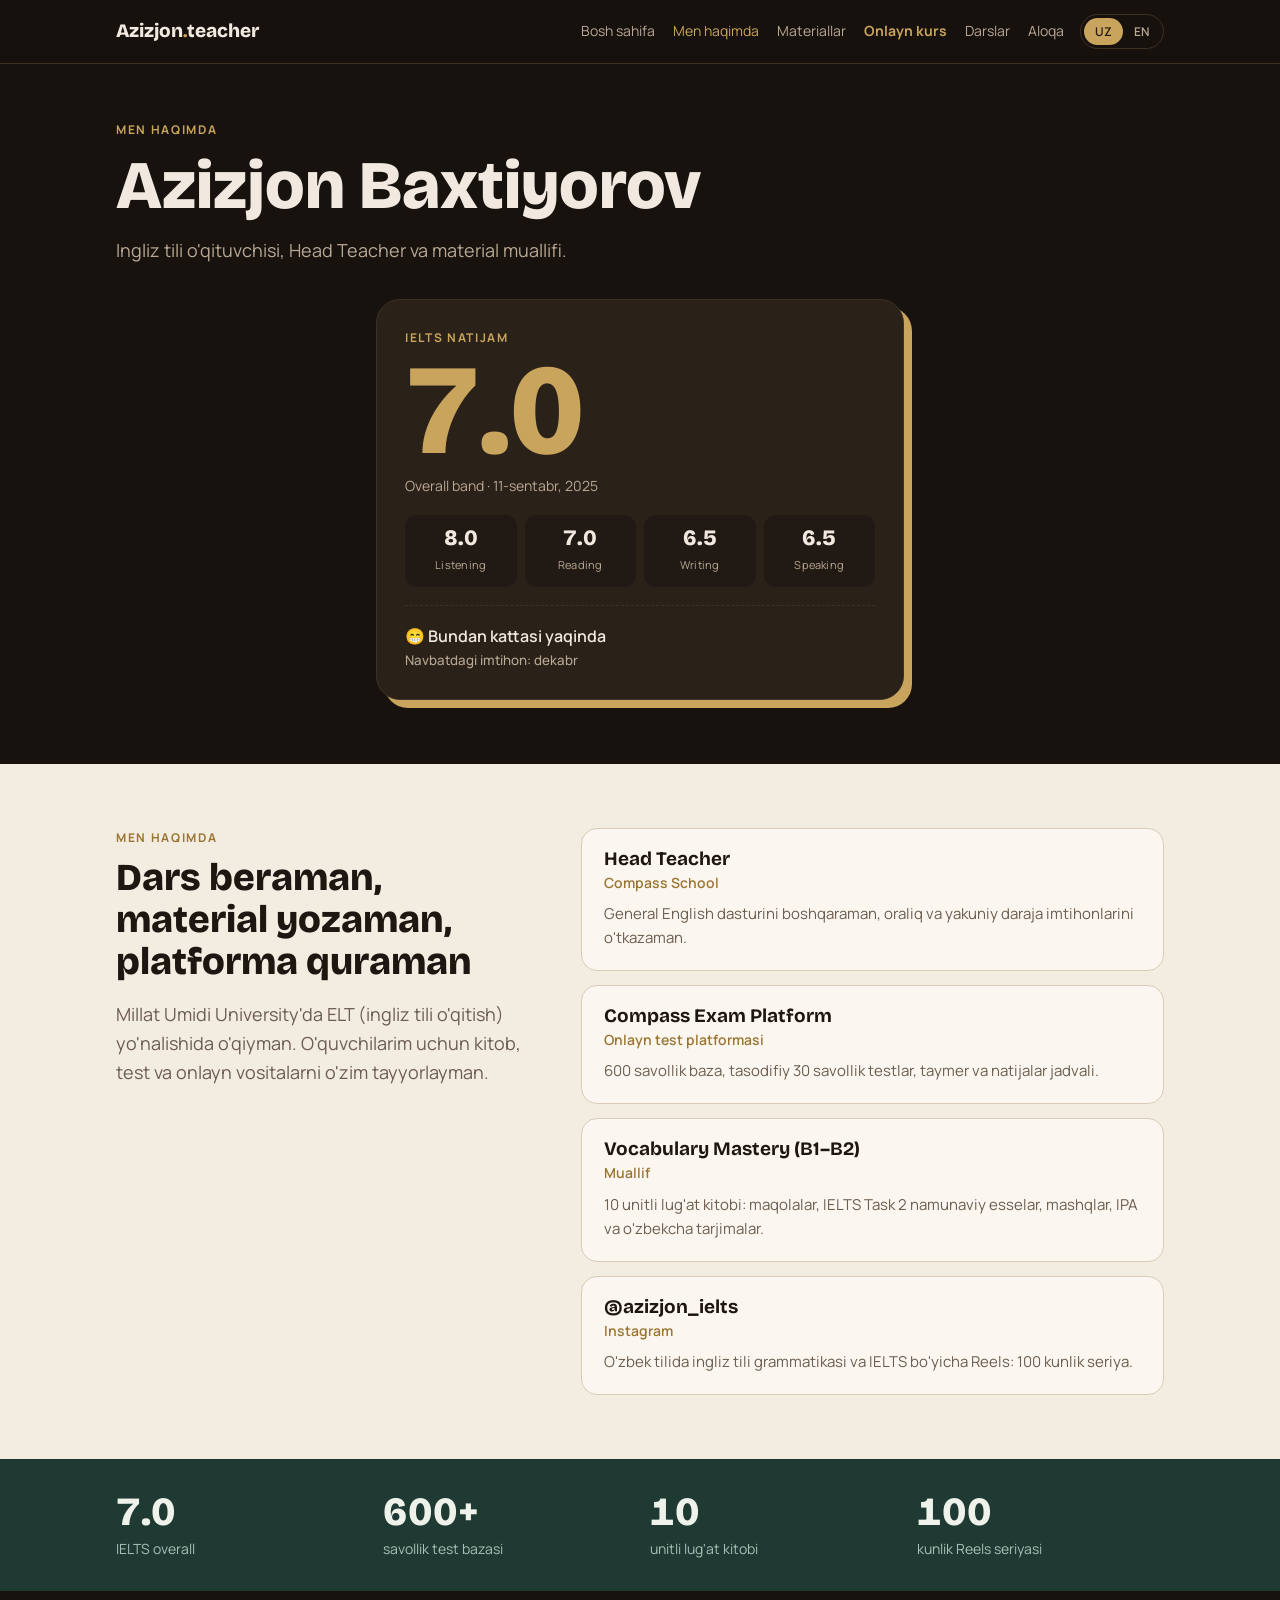
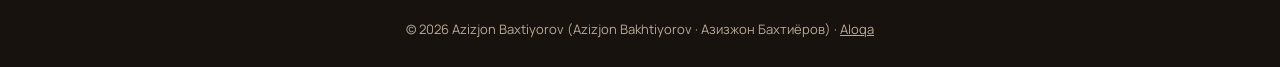
==== about.html @ a027a5f5 "Azizjon Baxtiyorov teacher site Co-Authored-By: Claude Opus 5.5 <noreply@anthropic.com>" ====
<!doctype html>
<html lang="uz">
<head>
<meta charset="utf-8">
<meta name="viewport" content="width=device-width, initial-scale=1, viewport-fit=cover">
<meta name="robots" content="index, follow">
<link rel="canonical" href="https://azizjon2220.github.io/about.html">
<meta property="og:title" content="Azizjon Baxtiyorov — English & IELTS teacher">
<meta property="og:description" content="IELTS 7.0. Head Teacher at Compass School. Free English materials: grammar slides, reading packs, IELTS Writing and Speaking lessons.">
<meta property="og:url" content="https://azizjon2220.github.io/">
<meta property="og:type" content="website">
<script type="application/ld+json">{"@context":"https://schema.org","@type":"Person","name":"Azizjon Baxtiyorov","jobTitle":"English & IELTS Teacher","worksFor":{"@type":"Organization","name":"Compass School"},"alumniOf":{"@type":"CollegeOrUniversity","name":"Millat Umidi University"},"url":"https://azizjon2220.github.io/","sameAs":["https://instagram.com/azizjon_ielts","https://t.me/fluent_english_byAzizjon","https://github.com/Azizjon2220"]}</script>
<title>Men haqimda — Azizjon Baxtiyorov</title>
<meta name="description" content="Azizjon Baxtiyorov: IELTS 7.0, Compass School Head Teacher, Millat Umidi University, Vocabulary Mastery kitobi muallifi.">
<link rel="preconnect" href="https://fonts.googleapis.com">
<link rel="stylesheet" href="https://fonts.googleapis.com/css2?family=Bricolage+Grotesque:opsz,wght@12..96,500;12..96,700;12..96,800&family=Manrope:wght@400;500;600;700&display=swap">
<link rel="stylesheet" href="style.css">

</head>
<body>


<nav class="nav"><div class="wrap">
  <a class="logo" href="index.html">Azizjon<b>.</b>teacher</a>
  <div class="links">
    <a href="index.html" data-uz="Bosh sahifa" data-en="Home">Bosh sahifa</a>
    <a href="about.html" data-uz="Men haqimda" data-en="About" aria-current="page">Men haqimda</a>
    <a href="materials.html" data-uz="Materiallar" data-en="Materials">Materiallar</a>
    <a href="course.html" class="navcourse" data-uz="Onlayn kurs" data-en="Online course">Onlayn kurs</a>
    <a href="lessons.html" data-uz="Darslar" data-en="Lessons">Darslar</a>
    <a href="contact.html" data-uz="Aloqa" data-en="Contact">Aloqa</a>
  </div>
  <div class="lang" role="group" aria-label="Language">
    <button id="lang-uz" aria-pressed="true">UZ</button>
    <button id="lang-en" aria-pressed="false">EN</button>
  </div>
</div></nav>

<header class="pagehead"><div class="wrap">
  <div class="eyebrow" data-uz="Men haqimda" data-en="About me">Men haqimda</div>
  <h1 data-uz="Azizjon Baxtiyorov" data-en="Azizjon Baxtiyorov">Azizjon Baxtiyorov</h1>
  <p data-uz="Ingliz tili o'qituvchisi, Head Teacher va material muallifi." data-en="English teacher, Head Teacher and materials author.">Ingliz tili o'qituvchisi, Head Teacher va material muallifi.</p>
</div></header>
<section style="padding-top:8px"><div class="wrap" style="max-width:560px">
  <aside class="score" aria-label="IELTS">
    
    <div class="eyebrow" data-uz="IELTS natijam" data-en="My IELTS score">IELTS natijam</div>
    <div class="band">7.0</div>
    <div class="label">Overall band · <span data-uz="11-sentabr, 2025" data-en="11 September 2025">11-sentabr, 2025</span></div>
    <div class="subs">
      <div><b>8.0</b><span>Listening</span></div>
      <div><b>7.0</b><span>Reading</span></div>
      <div><b>6.5</b><span>Writing</span></div>
      <div><b>6.5</b><span>Speaking</span></div>
    </div>
    <div class="soon">😁 <span data-uz="Bundan kattasi yaqinda" data-en="A bigger score is coming soon">Bundan kattasi yaqinda</span>
      <small data-uz="Navbatdagi imtihon: dekabr" data-en="Next test: December">Navbatdagi imtihon: dekabr</small></div>
  </aside>
</div></section>
<section id="about" class="t-ivory"><div class="wrap grid2">
  <div>
    <div class="eyebrow" data-uz="Men haqimda" data-en="About me">Men haqimda</div>
    <h2 style="margin-top:10px" data-uz="Dars beraman, material yozaman, platforma quraman" data-en="I teach, write materials and build tools">Dars beraman, material yozaman, platforma quraman</h2>
    <p class="lead" data-uz="Millat Umidi University'da ELT (ingliz tili o'qitish) yo'nalishida o'qiyman. O'quvchilarim uchun kitob, test va onlayn vositalarni o'zim tayyorlayman." data-en="I study English Language Teaching (ELT) at Millat Umidi University and build my own books, tests and online tools for my students.">Millat Umidi University'da ELT (ingliz tili o'qitish) yo'nalishida o'qiyman. O'quvchilarim uchun kitob, test va onlayn vositalarni o'zim tayyorlayman.</p>
  </div>
  <div class="tl">
    <div class="job reveal"><h3>Head Teacher</h3><div class="org">Compass School</div>
      <p data-uz="General English dasturini boshqaraman, oraliq va yakuniy daraja imtihonlarini o'tkazaman." data-en="I lead the General English programme and run midterm and final level exams.">General English dasturini boshqaraman, oraliq va yakuniy daraja imtihonlarini o'tkazaman.</p></div>
    <div class="job reveal"><h3>Compass Exam Platform</h3><div class="org" data-uz="Onlayn test platformasi" data-en="Online exam platform">Onlayn test platformasi</div>
      <p data-uz="600 savollik baza, tasodifiy 30 savollik testlar, taymer va natijalar jadvali." data-en="600-question bank, random 30-question tests, a timer and exportable results.">600 savollik baza, tasodifiy 30 savollik testlar, taymer va natijalar jadvali.</p></div>
    <div class="job reveal"><h3>Vocabulary Mastery (B1–B2)</h3><div class="org" data-uz="Muallif" data-en="Author">Muallif</div>
      <p data-uz="10 unitli lug'at kitobi: maqolalar, IELTS Task 2 namunaviy esselar, mashqlar, IPA va o'zbekcha tarjimalar." data-en="10-unit vocabulary book with articles, IELTS Task 2 model essays, exercises, IPA and Uzbek translations.">10 unitli lug'at kitobi: maqolalar, IELTS Task 2 namunaviy esselar, mashqlar, IPA va o'zbekcha tarjimalar.</p></div>
    <div class="job reveal"><h3>@azizjon_ielts</h3><div class="org">Instagram</div>
      <p data-uz="O'zbek tilida ingliz tili grammatikasi va IELTS bo'yicha Reels: 100 kunlik seriya." data-en="Uzbek-language English grammar and IELTS Reels, including a 100-day series.">O'zbek tilida ingliz tili grammatikasi va IELTS bo'yicha Reels: 100 kunlik seriya.</p></div>
  </div>
</div></section>

<div class="stats t-forest"><div class="wrap">
  <div class="stat"><b>7.0</b><span data-uz="IELTS overall" data-en="IELTS overall">IELTS overall</span></div>
  <div class="stat"><b>600+</b><span data-uz="savollik test bazasi" data-en="question exam bank">savollik test bazasi</span></div>
  <div class="stat"><b>10</b><span data-uz="unitli lug'at kitobi" data-en="unit vocabulary book">unitli lug'at kitobi</span></div>
  <div class="stat"><b>100</b><span data-uz="kunlik Reels seriyasi" data-en="day Reels series">kunlik Reels seriyasi</span></div>
</div></div>

<footer>© 2026 Azizjon Baxtiyorov (Azizjon Bakhtiyorov · Азизжон Бахтиёров) · <a href="contact.html">Aloqa</a></footer>
<script src="site.js"></script>
</body>
</html>
---- style.css ----
/* Layout: one warm-dark column of bands — hero with score card, stats ticker, story, lessons, FAQ, contact. */
:root{
  --bg:#17120e; --bg-2:#211a14; --card:#2a2119; --line:#3d3126;
  --fg:#f1e9df; --muted:#b9a894; --gold:#c9a45c; --gold-ink:#2a1d0e;
  --display:"Bricolage Grotesque","Avenir Next","Helvetica Neue",Arial,sans-serif;
  --body:"Manrope","Avenir Next","Helvetica Neue",Arial,sans-serif;
  color-scheme:dark;
}
*{box-sizing:border-box}
body{margin:0;background:var(--bg);color:var(--fg);font-family:var(--body);font-size:16px;line-height:1.6}
a{color:inherit}
.wrap{max-width:1080px;margin:0 auto;padding-left:max(16px,env(safe-area-inset-left,0px));padding-right:max(16px,env(safe-area-inset-right,0px))}
h1,h2,h3{font-family:var(--display);text-wrap:balance;margin:0;line-height:1.1}
h2{font-size:clamp(26px,4vw,38px);font-weight:800}
.eyebrow{font-size:12px;letter-spacing:.14em;text-transform:uppercase;color:var(--gold);font-weight:700}
section{padding-block:64px}
:focus-visible{outline:2px solid var(--gold);outline-offset:3px}

/* nav */
.nav{position:sticky;top:env(safe-area-inset-top,0px);z-index:5;background:color-mix(in srgb,var(--bg) 88%,transparent);backdrop-filter:blur(8px);border-bottom:1px solid var(--line)}
body::before{content:"";position:fixed;inset:0 0 auto;height:env(safe-area-inset-top,0px);z-index:10;background:var(--bg)}
.nav .wrap{display:flex;align-items:center;gap:16px;padding-block:14px}
.logo{font-family:var(--display);font-weight:800;font-size:19px;text-decoration:none}
.logo b{color:var(--gold)}
.links{display:flex;gap:18px;margin-left:auto;font-size:14px;color:var(--muted)}
.links a{text-decoration:none}.links a:hover{color:var(--fg)}
.lang{display:flex;border:1px solid var(--line);border-radius:999px;padding:3px}
.lang button{background:none;border:0;color:var(--muted);font:600 12px var(--body);padding:5px 11px;border-radius:999px;cursor:pointer}
.lang button[aria-pressed="true"]{background:var(--gold);color:var(--gold-ink)}
@media (max-width:760px){.links{display:none}.lang{margin-left:auto}}

/* hero */
.hero{padding-block:72px 56px;background:radial-gradient(900px 420px at 80% 10%,#3b2a1a 0%,transparent 70%)}
.hero .wrap{display:grid;grid-template-columns:1.3fr 1fr;gap:48px;align-items:center}
.pill{display:inline-block;background:var(--gold);color:var(--gold-ink);font-weight:700;font-size:13px;padding:6px 14px;border-radius:999px}
.hero h1{font-size:clamp(48px,8vw,92px);font-weight:800;letter-spacing:-.02em;margin-top:18px}
.hero h1 span{display:block;color:var(--gold)}
.lead{color:var(--muted);font-size:18px;max-width:34em;margin-top:18px}
.ctas{display:flex;flex-wrap:wrap;gap:12px;margin-top:28px}
.btn{display:inline-flex;align-items:center;gap:8px;text-decoration:none;font-weight:700;padding:13px 22px;border-radius:12px;border:1px solid var(--line)}
.btn.primary{background:var(--gold);color:var(--gold-ink);border-color:var(--gold)}
.btn:hover{transform:translateY(-1px)}

.score{background:var(--card);border:1px solid var(--line);border-radius:24px;padding:28px;position:relative;min-width:0}
.score .band{font-family:var(--display);font-weight:800;font-size:clamp(84px,12vw,128px);line-height:1;color:var(--gold);font-variant-numeric:tabular-nums}
.score .label{color:var(--muted);font-size:14px}
.subs{display:grid;grid-template-columns:repeat(4,1fr);gap:8px;margin-top:18px}
.subs div{background:var(--bg-2);border-radius:12px;padding:10px 6px;text-align:center;min-width:0}
.subs b{display:block;font:800 22px var(--display);color:var(--fg);font-variant-numeric:tabular-nums}
.subs span{font-size:11px;color:var(--muted);letter-spacing:.02em}
.score .soon{margin-top:18px;padding-top:18px;border-top:1px dashed var(--line);font-weight:600}
.score .soon small{display:block;color:var(--muted);font-weight:500}
.mono{position:absolute;top:-22px;right:22px;width:64px;height:64px;border-radius:50%;background:var(--gold);color:var(--gold-ink);display:grid;place-items:center;font:800 22px var(--display);box-shadow:0 0 0 6px var(--bg)}
@media (max-width:820px){.hero .wrap{grid-template-columns:1fr}}

/* stats */
.stats{border-block:1px solid var(--line);background:var(--bg-2);padding-block:28px}
.stats .wrap{display:grid;grid-template-columns:repeat(4,1fr);gap:20px}
.stat b{display:block;font:800 clamp(28px,4vw,40px) var(--display);color:var(--fg);font-variant-numeric:tabular-nums}
.stat span{color:var(--muted);font-size:14px}
@media (max-width:700px){.stats .wrap{grid-template-columns:repeat(2,1fr)}}

/* ticker */
.ticker{overflow:hidden;white-space:nowrap;padding-block:14px;color:var(--gold);font:700 15px var(--display);border-bottom:1px solid var(--line)}
.ticker div{display:inline-block;animation:run 30s linear infinite}
.ticker span{margin-right:36px}
@keyframes run{to{transform:translateX(-50%)}}
@media (prefers-reduced-motion:reduce){.ticker div{animation:none}}

/* timeline */
.grid2{display:grid;grid-template-columns:1fr 1.4fr;gap:48px}
@media (max-width:820px){.grid2{grid-template-columns:1fr;gap:24px}}
.tl{display:grid;gap:14px}
.job{background:var(--card);border:1px solid var(--line);border-radius:16px;padding:20px 22px;min-width:0}
.job h3{font-size:19px}
.job .org{color:var(--gold);font-weight:600;font-size:14px;margin-top:2px}
.job p{color:var(--muted);margin:8px 0 0;font-size:15px}

/* lessons */
.cards{display:grid;grid-template-columns:repeat(4,1fr);gap:14px;margin-top:28px}
.lesson{border-top:3px solid var(--gold);background:var(--bg-2);border-radius:0 0 14px 14px;padding:20px;min-width:0}
.lesson h3{font-size:18px}
.lesson p{color:var(--muted);font-size:14px;margin:8px 0 0}
@media (max-width:900px){.cards{grid-template-columns:repeat(2,1fr)}}
@media (max-width:480px){.cards{grid-template-columns:1fr}}


/* materials */
.tabs{display:flex;flex-wrap:wrap;gap:8px;margin-top:24px}
.tabs button{background:var(--card);border:1px solid var(--line);color:var(--muted);font:600 14px var(--body);padding:8px 14px;border-radius:999px;cursor:pointer}
.tabs button[aria-pressed="true"]{background:var(--gold);border-color:var(--gold);color:var(--gold-ink)}
.mfilter{margin-top:14px;width:100%;max-width:420px;background:var(--card);border:1px solid var(--line);border-radius:12px;color:var(--fg);font:500 15px var(--body);padding:11px 14px}
.mgroup{margin-top:22px}
.mgroup h3{font-size:15px;color:var(--gold);letter-spacing:.06em;text-transform:uppercase;margin-bottom:8px}
.mlist{display:grid;grid-template-columns:repeat(2,1fr);gap:8px}
@media (max-width:700px){.mlist{grid-template-columns:1fr}}
.mitem{display:flex;align-items:center;gap:12px;text-decoration:none;background:var(--card);border:1px solid var(--line);border-radius:12px;padding:12px 14px;min-width:0}
.mitem:hover{border-color:var(--gold)}
.mitem .ft{flex:none;font:800 11px var(--body);letter-spacing:.04em;color:var(--gold-ink);background:var(--gold);border-radius:6px;padding:4px 6px;min-width:44px;text-align:center}
.mitem .mt{min-width:0;overflow-wrap:anywhere;font-weight:600;font-size:15px}
.mitem .mt small{display:block;color:var(--muted);font-weight:500;font-size:12px}
.badge{font-size:11px;font-weight:700;border:1px solid var(--gold);color:var(--gold);border-radius:999px;padding:1px 7px;margin-left:6px}
.mcount{color:var(--muted);font-size:14px;margin-top:10px}

/* faq */
details{border-bottom:1px solid var(--line);padding-block:16px}
summary{cursor:pointer;font-weight:700;font-size:17px;list-style:none;display:flex;justify-content:space-between;gap:12px}
summary::after{content:"+";color:var(--gold);font-size:22px;line-height:1}
details[open] summary::after{content:"–"}
details p{color:var(--muted);margin:10px 0 0;max-width:60ch}

/* contact */
.contact{background:var(--gold);color:var(--gold-ink)}
.contact h2{color:var(--gold-ink)}
.rows{display:grid;grid-template-columns:repeat(2,1fr);gap:12px;margin-top:24px}
.row{display:flex;align-items:center;justify-content:space-between;gap:12px;background:color-mix(in srgb,var(--gold-ink) 10%,transparent);border-radius:12px;padding:14px 16px;min-width:0}
.row div{min-width:0;overflow-wrap:anywhere}
.row small{display:block;font-size:12px;opacity:.75;font-weight:600;text-transform:uppercase;letter-spacing:.08em}
.row a,.row span{font-weight:700;text-decoration:none}
.copy{background:var(--gold-ink);color:var(--gold);border:0;border-radius:8px;font:700 12px var(--body);padding:7px 10px;cursor:pointer;flex:none}
@media (max-width:640px){.rows{grid-template-columns:1fr}}
footer{padding-block:28px;color:var(--muted);font-size:13px;text-align:center}

/* motion (inspired: letter rise, sweep band, greeting swap, caret, floating bubbles, tilted ticker, hard shadows) */
.hero h1 .ch{display:inline-block;animation:chIn .7s cubic-bezier(.2,.8,.2,1) both;animation-delay:calc(var(--i)*45ms)}
@keyframes chIn{0%{transform:translateY(70%) rotate(7deg);opacity:0}}
.hero h1 span{position:relative;display:inline-block;color:var(--gold-ink);padding:0 .12em;margin-top:6px;isolation:isolate}
.hero h1 span::before{content:"";position:absolute;inset:6% -2%;background:var(--gold);z-index:-1;transform-origin:left;animation:sweep .8s .55s cubic-bezier(.2,.8,.2,1) both;border-radius:6px}
@keyframes sweep{0%{transform:scaleX(0)}}
.greet{display:inline-flex;align-items:center;gap:10px;border:2px solid var(--gold);border-radius:999px;padding:6px 14px 6px 8px;font-weight:700;font-size:14px;box-shadow:3px 3px 0 var(--gold);margin-bottom:14px}
.greet .dot{width:12px;height:12px;border-radius:50%;background:var(--gold);animation:pulse 1.8s infinite}
@keyframes pulse{0%{box-shadow:0 0 0 0 color-mix(in srgb,var(--gold) 70%,transparent)}70%,100%{box-shadow:0 0 0 10px transparent}}
.greet b{display:inline-block;min-width:4.5em}
.greet b.swap{animation:swap .45s cubic-bezier(.2,.8,.2,1)}
@keyframes swap{0%{transform:translateY(70%);opacity:0}}
.typed{font-family:var(--display);font-weight:700;font-size:clamp(18px,2.4vw,22px);color:var(--fg);margin-top:16px;min-height:1.4em}
.caret{display:inline-block;width:3px;height:1.1em;background:var(--gold);vertical-align:-3px;margin-left:3px;animation:blink 1s steps(1) infinite}
@keyframes blink{50%{opacity:0}}
.bubble{position:absolute;font:800 18px var(--display);padding:10px 16px;border-radius:16px;border:2px solid var(--gold-ink);box-shadow:4px 4px 0 var(--gold-ink);--r:-6deg;animation:float 3.2s ease-in-out infinite alternate;z-index:2}
.bubble::after{content:"";position:absolute;left:18px;bottom:-10px;width:16px;height:16px;background:inherit;border-right:2px solid var(--gold-ink);border-bottom:2px solid var(--gold-ink);transform:rotate(45deg)}
.b1{top:-34px;left:-18px;background:var(--gold);color:var(--gold-ink)}
.b2{bottom:-26px;right:-10px;background:#f1e9df;color:#2a1d0e;--r:5deg;animation-delay:-1.2s}
@keyframes float{0%{transform:translateY(0) rotate(var(--r))}100%{transform:translateY(-14px) rotate(calc(var(--r)*-.6))}}
.ticker{transform:rotate(-1.6deg);margin-block:18px;background:var(--gold);color:var(--gold-ink);border:0}
.btn{box-shadow:4px 4px 0 var(--gold-ink);transition:transform .15s,box-shadow .15s}
.btn:not(.primary){box-shadow:4px 4px 0 var(--gold)}
.btn:hover{transform:translate(-2px,-2px);box-shadow:6px 6px 0 var(--gold-ink)}
.btn:not(.primary):hover{box-shadow:6px 6px 0 var(--gold)}
.btn:active{transform:translate(4px,4px);box-shadow:0 0 0 transparent}
.score{box-shadow:8px 8px 0 var(--gold);overflow:visible}
.job,.mitem,.lesson{transition:transform .2s,box-shadow .2s}
.job:hover,.mitem:hover{transform:translate(-2px,-2px);box-shadow:4px 4px 0 var(--gold)}
.reveal{animation:rise .7s cubic-bezier(.2,.8,.2,1) both;animation-timeline:view();animation-range:entry 0% entry 40%}
@keyframes rise{0%{transform:translateY(24px)}}
@media (max-width:820px){.b1{left:auto;right:10px}}
@media (prefers-reduced-motion:reduce){*,*::before,*::after{animation:none!important;transition:none!important}}

/* multi-page */
.links a[aria-current="page"]{color:var(--gold)}
.pagehead{padding-block:56px 8px}
.pagehead h1{font-size:clamp(40px,6vw,68px);font-weight:800;margin-top:10px}
.pagehead p{color:var(--muted);font-size:18px;max-width:40em;margin-top:12px}
.hub{display:grid;grid-template-columns:repeat(3,1fr);gap:18px}
@media (max-width:900px){.hub{grid-template-columns:repeat(2,1fr)}}
@media (max-width:560px){.hub{grid-template-columns:1fr}}
.hcard{position:relative;display:flex;flex-direction:column;gap:10px;text-decoration:none;background:var(--card);border:2px solid var(--line);border-radius:20px;padding:24px;min-width:0;transition:transform .2s,box-shadow .2s,border-color .2s}
.hcard:hover{transform:translate(-3px,-3px);box-shadow:6px 6px 0 var(--gold);border-color:var(--gold)}
.hcard .ic{width:48px;height:48px;border-radius:14px;background:var(--gold);color:var(--gold-ink);display:grid;place-items:center;font-size:24px}
.hcard h3{font-size:22px}
.hcard p{color:var(--muted);margin:0;font-size:15px}
.hcard .go{margin-top:auto;font-weight:700;color:var(--gold)}
.hcard .num{position:absolute;top:20px;right:22px;font:800 13px var(--body);color:var(--muted)}
.cta-band{display:flex;flex-wrap:wrap;align-items:center;justify-content:space-between;gap:16px;background:var(--gold);color:var(--gold-ink);border-radius:24px;padding:28px 32px}
.cta-band h2{color:var(--gold-ink)}
.cta-band .btn{background:var(--gold-ink);color:var(--gold);border-color:var(--gold-ink);box-shadow:4px 4px 0 #00000040}

.photo{position:relative;margin:0;justify-self:center;width:min(100%,400px)}
.photo img{display:block;width:100%;aspect-ratio:4/5;object-fit:cover;object-position:50% 22%;border-radius:200px 200px 28px 28px;border:3px solid var(--gold);box-shadow:10px 10px 0 var(--gold);max-width:100%}
.photo .b1{top:18px;left:-26px}
.photo .b2{bottom:110px;right:-24px}
.band-badge{position:absolute;left:-18px;bottom:22px;display:flex;align-items:center;gap:10px;text-decoration:none;background:var(--card);border:2px solid var(--gold);border-radius:18px;padding:10px 16px;box-shadow:4px 4px 0 var(--gold);z-index:2}
.band-badge b{font:800 34px var(--display);color:var(--gold);line-height:1}
.band-badge span{font-size:12px;color:var(--muted);font-weight:700;line-height:1.2}
@media (max-width:820px){.photo .b1{left:-6px}.photo .b2{right:-6px}.band-badge{left:-6px}}

/* palette: espresso (base) · ivory · forest green · oxblood, with muted gold accents */
.t-ivory{--bg:#f3ece1;--bg-2:#ebe2d3;--card:#fbf7f0;--line:#d9ccb8;--fg:#1d1611;--muted:#6b5d4f;--gold:#9a7431;--gold-ink:#fbf7f0;background:var(--bg);color:var(--fg)}
.t-forest{--bg:#1e3a33;--bg-2:#1e3a33;--card:#264840;--line:#33584f;--fg:#eef2ea;--muted:#a9c0b6;--gold:#d2b072;--gold-ink:#13251f;background:var(--bg);color:var(--fg)}
.t-oxblood{--bg:#5b2230;--bg-2:#5b2230;--card:#6c2c3b;--line:#7e3a4a;--fg:#f6ebe6;--muted:#d9b9b3;--gold:#e0bf80;--gold-ink:#3a121c;background:var(--bg);color:var(--fg)}
.t-ivory h2,.t-forest h2,.t-oxblood h2{color:var(--fg)}
.cta-band.t-oxblood{background:var(--bg);color:var(--fg)}
.cta-band.t-oxblood .btn{background:var(--gold);color:var(--gold-ink);border-color:var(--gold);box-shadow:4px 4px 0 #00000055}
.contact.t-oxblood .row{background:#ffffff12}
.contact.t-oxblood .copy{background:var(--gold);color:var(--gold-ink)}
.contact.t-oxblood .eyebrow{color:var(--gold)!important}
.contact.t-oxblood h2{color:var(--fg)}
.stats.t-forest{border-color:transparent}
.stat b{color:var(--fg)}
.photo{width:min(100%,340px)}
/* wider photo frame */
.hero .wrap{grid-template-columns:1.1fr 1fr}
.photo{width:min(100%,480px)}
.photo img{height:auto;aspect-ratio:1/1;object-position:50% 55%;border-radius:28px}
@media (max-width:820px){.hero .wrap{grid-template-columns:1fr}}

/* course */
.navcourse{color:var(--gold)!important;font-weight:700}
.course-hero{padding-block:64px 48px}
.course-hero h1{font-size:clamp(40px,7vw,80px);font-weight:800}
.facts{display:grid;grid-template-columns:repeat(4,1fr);gap:12px;margin-top:28px;max-width:880px}
.facts div{background:var(--card);border:2px solid var(--line);border-radius:16px;padding:16px;min-width:0}
.facts b{display:block;font:800 clamp(24px,3.4vw,34px) var(--display);color:var(--gold);font-variant-numeric:tabular-nums}
.facts span{color:var(--muted);font-size:13px}
@media (max-width:700px){.facts{grid-template-columns:repeat(2,1fr)}}
.path{display:grid;grid-template-columns:repeat(5,1fr);gap:14px;margin-top:24px;align-items:start}
@media (max-width:1000px){.path{grid-template-columns:repeat(2,1fr)}}
@media (max-width:520px){.path{grid-template-columns:1fr}}
.lvl{background:var(--card);border:2px solid var(--line);border-radius:18px;padding:18px;min-width:0}
.lvl-top{display:flex;justify-content:space-between;align-items:center}
.step{width:34px;height:34px;border-radius:50%;background:var(--fg);color:var(--bg);display:grid;place-items:center;font:800 15px var(--display)}
.cefr{font:800 13px var(--body);color:var(--gold);border:1.5px solid var(--gold);border-radius:999px;padding:2px 9px}
.lvl h3{font-size:20px;margin-top:12px}
.lvl p{color:var(--muted);font-size:14px;margin:6px 0 0}
.lvl details{border:0;padding-block:10px 0}
.lvl summary{font-size:14px;color:var(--gold)}
.lvl ul{margin:8px 0 0;padding-left:18px;font-size:14px;color:var(--fg)}
.lvl li{margin-bottom:3px}
.lvl-next{background:#5b2230;border-color:#5b2230;color:#f6ebe6}
.lvl-next p{color:#e8cfc9}.lvl-next .step{background:#e0bf80;color:#3a121c}.lvl-next .cefr{color:#e0bf80;border-color:#e0bf80}
.steps{list-style:none;margin:0;padding:0;display:grid;grid-template-columns:repeat(4,1fr);gap:14px;counter-reset:s}
.steps li{counter-increment:s;background:var(--card);border-radius:16px;padding:20px;min-width:0}
.steps li::before{content:counter(s);display:grid;place-items:center;width:34px;height:34px;border-radius:50%;background:var(--gold);color:var(--gold-ink);font:800 15px var(--display);margin-bottom:12px}
.steps b{display:block;font:700 18px var(--display)}
.steps span{color:var(--muted);font-size:14px}
@media (max-width:900px){.steps{grid-template-columns:repeat(2,1fr)}}
@media (max-width:520px){.steps{grid-template-columns:1fr}}
.hub{grid-template-columns:repeat(4,1fr)}
@media (max-width:1000px){.hub{grid-template-columns:repeat(2,1fr)}}
@media (max-width:560px){.hub{grid-template-columns:1fr}}
.hfeat{background:#5b2230;border-color:#5b2230;color:#f6ebe6}
.hfeat p{color:#e8cfc9}.hfeat .num{color:#e0bf80}.hfeat .go{color:#e0bf80}.hfeat .ic{background:#e0bf80}

/* application form */
.apply-wrap{display:grid;grid-template-columns:1fr 1.1fr;gap:40px;align-items:start}
@media (max-width:860px){.apply-wrap{grid-template-columns:1fr}}
.meter{margin-top:22px;max-width:420px}
.meter .bar{height:14px;border-radius:999px;background:var(--bg-2);border:1.5px solid var(--line);overflow:hidden}
.meter .bar i{display:block;height:100%;background:var(--gold);border-radius:999px;transition:width .8s cubic-bezier(.2,.8,.2,1)}
.mtext{margin-top:8px;color:var(--muted);font-size:14px}.mtext b{color:var(--fg);font:800 20px var(--display)}
.aform{background:var(--card);border:2px solid var(--line);border-radius:22px;padding:24px;display:grid;gap:14px;box-shadow:8px 8px 0 var(--gold);min-width:0}
.f{display:grid;gap:6px}
.f label{font-weight:700;font-size:14px}
.f input{font:500 16px var(--body);color:var(--fg);background:var(--bg);border:1.5px solid var(--line);border-radius:12px;padding:12px 14px;width:100%}
.f input:focus{outline:2px solid var(--gold);outline-offset:1px;border-color:var(--gold)}
.f input[aria-invalid="true"]{border-color:#a3323f}
.err{color:#a3323f;font-size:13px;font-weight:600;min-height:0}
.hp{position:absolute;left:-9999px;width:1px;height:1px;opacity:0}
.aform .btn{justify-content:center;border:0;cursor:pointer;font:700 16px var(--body)}
.aform .btn:disabled{opacity:.6}
.formmsg{margin:0;font-weight:600}.formmsg.good{color:#1e6b4f}.formmsg.bad{color:#a3323f}
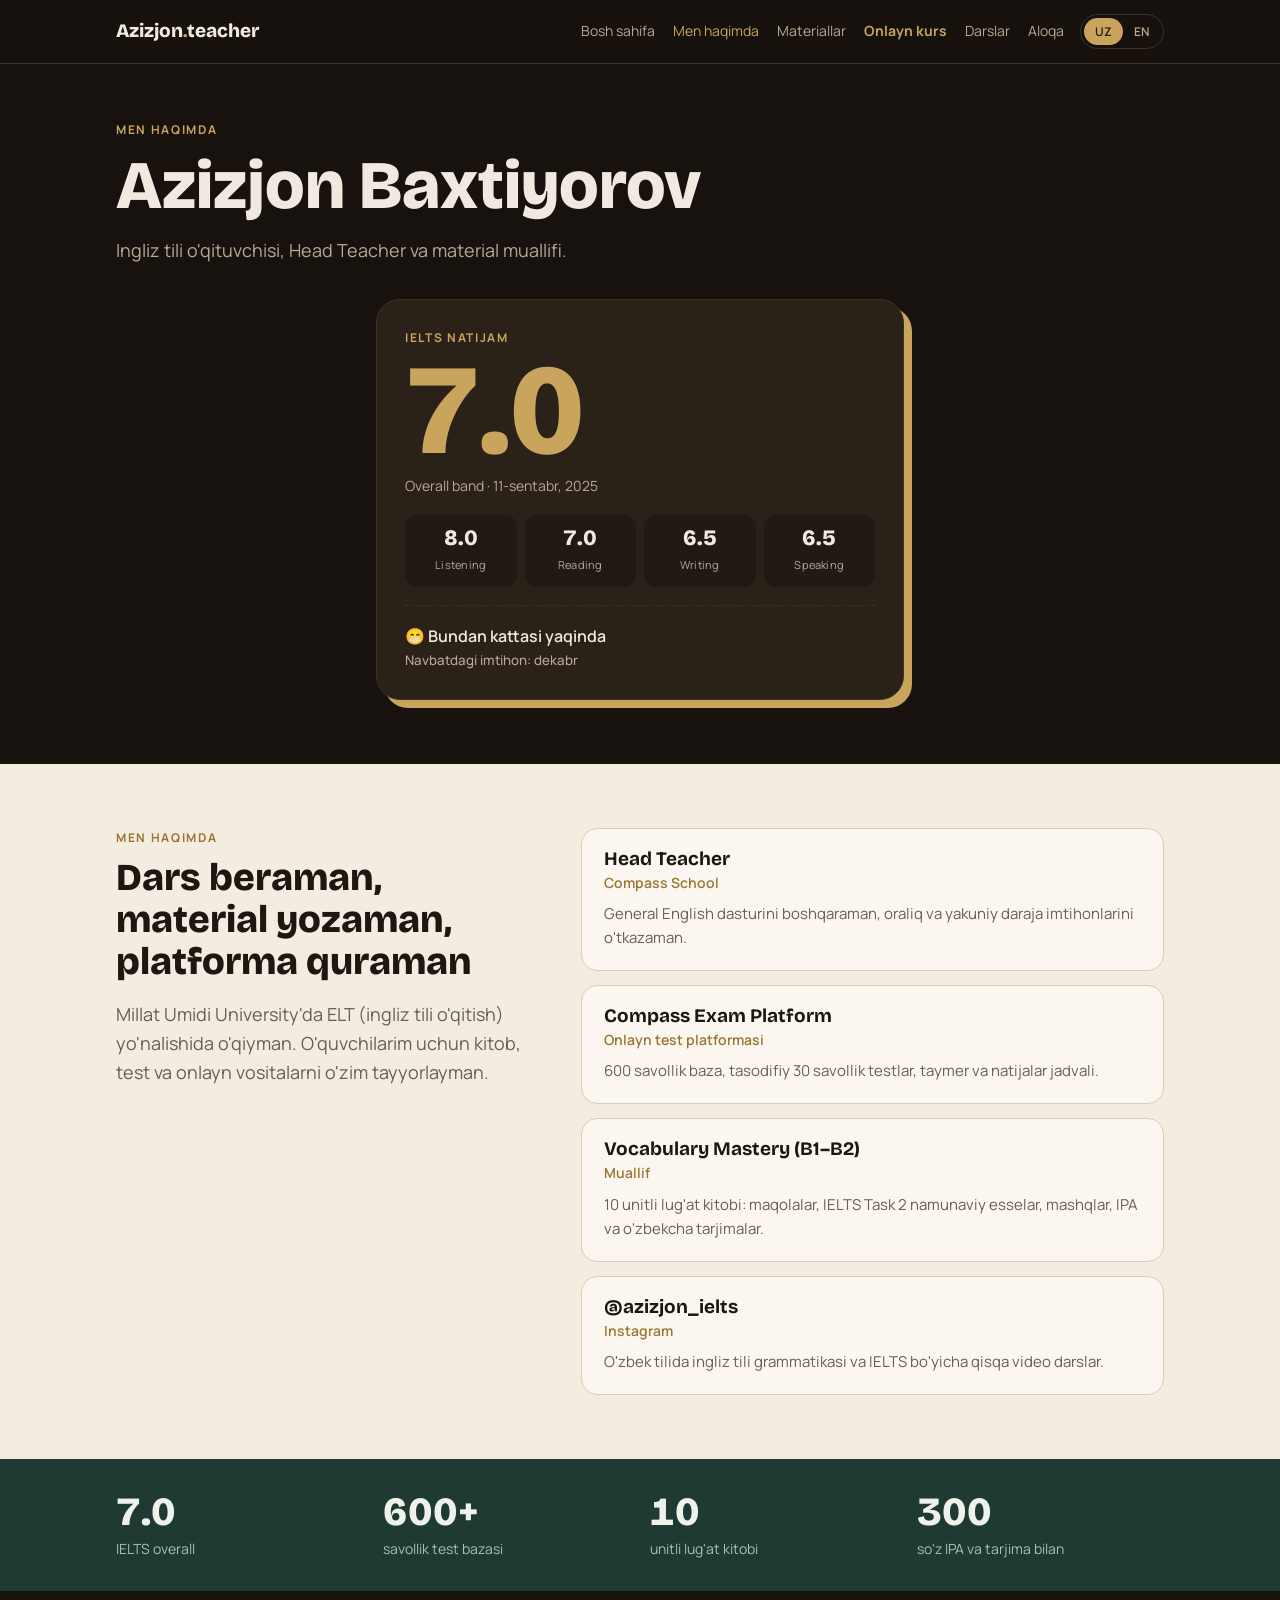
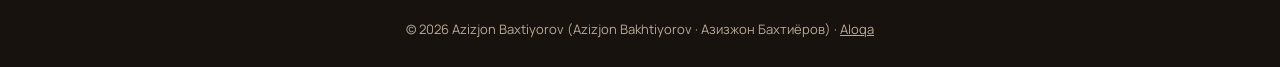
==== commit d733c3e2: "Materials: only Vocabulary Mastery book plus free official resources; drop 100-day Reels mentions Co" ====
--- a/about.html
+++ b/about.html
@@ -14,7 +14,7 @@
 <meta name="description" content="Azizjon Baxtiyorov: IELTS 7.0, Compass School Head Teacher, Millat Umidi University, Vocabulary Mastery kitobi muallifi.">
 <link rel="preconnect" href="https://fonts.googleapis.com">
 <link rel="stylesheet" href="https://fonts.googleapis.com/css2?family=Bricolage+Grotesque:opsz,wght@12..96,500;12..96,700;12..96,800&family=Manrope:wght@400;500;600;700&display=swap">
-<link rel="stylesheet" href="style.css">
+<link rel="stylesheet" href="style.css?v=8">
 
 </head>
 <body>
@@ -71,7 +71,7 @@
     <div class="job reveal"><h3>Vocabulary Mastery (B1–B2)</h3><div class="org" data-uz="Muallif" data-en="Author">Muallif</div>
       <p data-uz="10 unitli lug'at kitobi: maqolalar, IELTS Task 2 namunaviy esselar, mashqlar, IPA va o'zbekcha tarjimalar." data-en="10-unit vocabulary book with articles, IELTS Task 2 model essays, exercises, IPA and Uzbek translations.">10 unitli lug'at kitobi: maqolalar, IELTS Task 2 namunaviy esselar, mashqlar, IPA va o'zbekcha tarjimalar.</p></div>
     <div class="job reveal"><h3>@azizjon_ielts</h3><div class="org">Instagram</div>
-      <p data-uz="O'zbek tilida ingliz tili grammatikasi va IELTS bo'yicha Reels: 100 kunlik seriya." data-en="Uzbek-language English grammar and IELTS Reels, including a 100-day series.">O'zbek tilida ingliz tili grammatikasi va IELTS bo'yicha Reels: 100 kunlik seriya.</p></div>
+      <p data-uz="O'zbek tilida ingliz tili grammatikasi va IELTS bo'yicha qisqa video darslar." data-en="Short Uzbek-language videos on English grammar and IELTS.">O'zbek tilida ingliz tili grammatikasi va IELTS bo'yicha qisqa video darslar.</p></div>
   </div>
 </div></section>
 
@@ -79,10 +79,10 @@
   <div class="stat"><b>7.0</b><span data-uz="IELTS overall" data-en="IELTS overall">IELTS overall</span></div>
   <div class="stat"><b>600+</b><span data-uz="savollik test bazasi" data-en="question exam bank">savollik test bazasi</span></div>
   <div class="stat"><b>10</b><span data-uz="unitli lug'at kitobi" data-en="unit vocabulary book">unitli lug'at kitobi</span></div>
-  <div class="stat"><b>100</b><span data-uz="kunlik Reels seriyasi" data-en="day Reels series">kunlik Reels seriyasi</span></div>
+  <div class="stat"><b>300</b><span data-uz="so'z IPA va tarjima bilan" data-en="words with IPA and translation">so'z IPA va tarjima bilan</span></div>
 </div></div>
 
 <footer>© 2026 Azizjon Baxtiyorov (Azizjon Bakhtiyorov · Азизжон Бахтиёров) · <a href="contact.html">Aloqa</a></footer>
-<script src="site.js"></script>
+<script src="site.js?v=7"></script>
 </body>
 </html>
--- a/style.css
+++ b/style.css
@@ -258,3 +258,19 @@
 .aform .btn{justify-content:center;border:0;cursor:pointer;font:700 16px var(--body)}
 .aform .btn:disabled{opacity:.6}
 .formmsg{margin:0;font-weight:600}.formmsg.good{color:#1e6b4f}.formmsg.bad{color:#a3323f}
+
+/* book + resources */
+.book{display:grid;grid-template-columns:240px 1fr;gap:36px;align-items:center}
+@media (max-width:700px){.book{grid-template-columns:1fr}}
+.cover{aspect-ratio:3/4;max-width:240px;width:100%;border-radius:10px 18px 18px 10px;background:#1e3a5f;color:#f3ece1;padding:24px 20px;display:flex;flex-direction:column;justify-content:space-between;box-shadow:10px 10px 0 var(--gold),inset 8px 0 0 #0000002a}
+.cover span{font:800 13px var(--body);letter-spacing:.1em;color:#c9a45c}
+.cover b{font:800 28px/1.05 var(--display)}
+.cover i{font-style:normal;font-size:13px;opacity:.8}
+.resgrid{display:grid;grid-template-columns:repeat(3,1fr);gap:14px;margin-top:22px}
+@media (max-width:900px){.resgrid{grid-template-columns:repeat(2,1fr)}}
+@media (max-width:540px){.resgrid{grid-template-columns:1fr}}
+.res{position:relative;display:block;text-decoration:none;background:var(--card);border:2px solid var(--line);border-radius:16px;padding:18px 18px 16px;min-width:0;transition:transform .2s,box-shadow .2s}
+.res:hover{transform:translate(-2px,-2px);box-shadow:5px 5px 0 var(--gold)}
+.res h3{font-size:18px;padding-right:24px}
+.res p{color:var(--muted);font-size:14px;margin:6px 0 0}
+.res .go{position:absolute;top:16px;right:16px;color:var(--gold);font-weight:800}
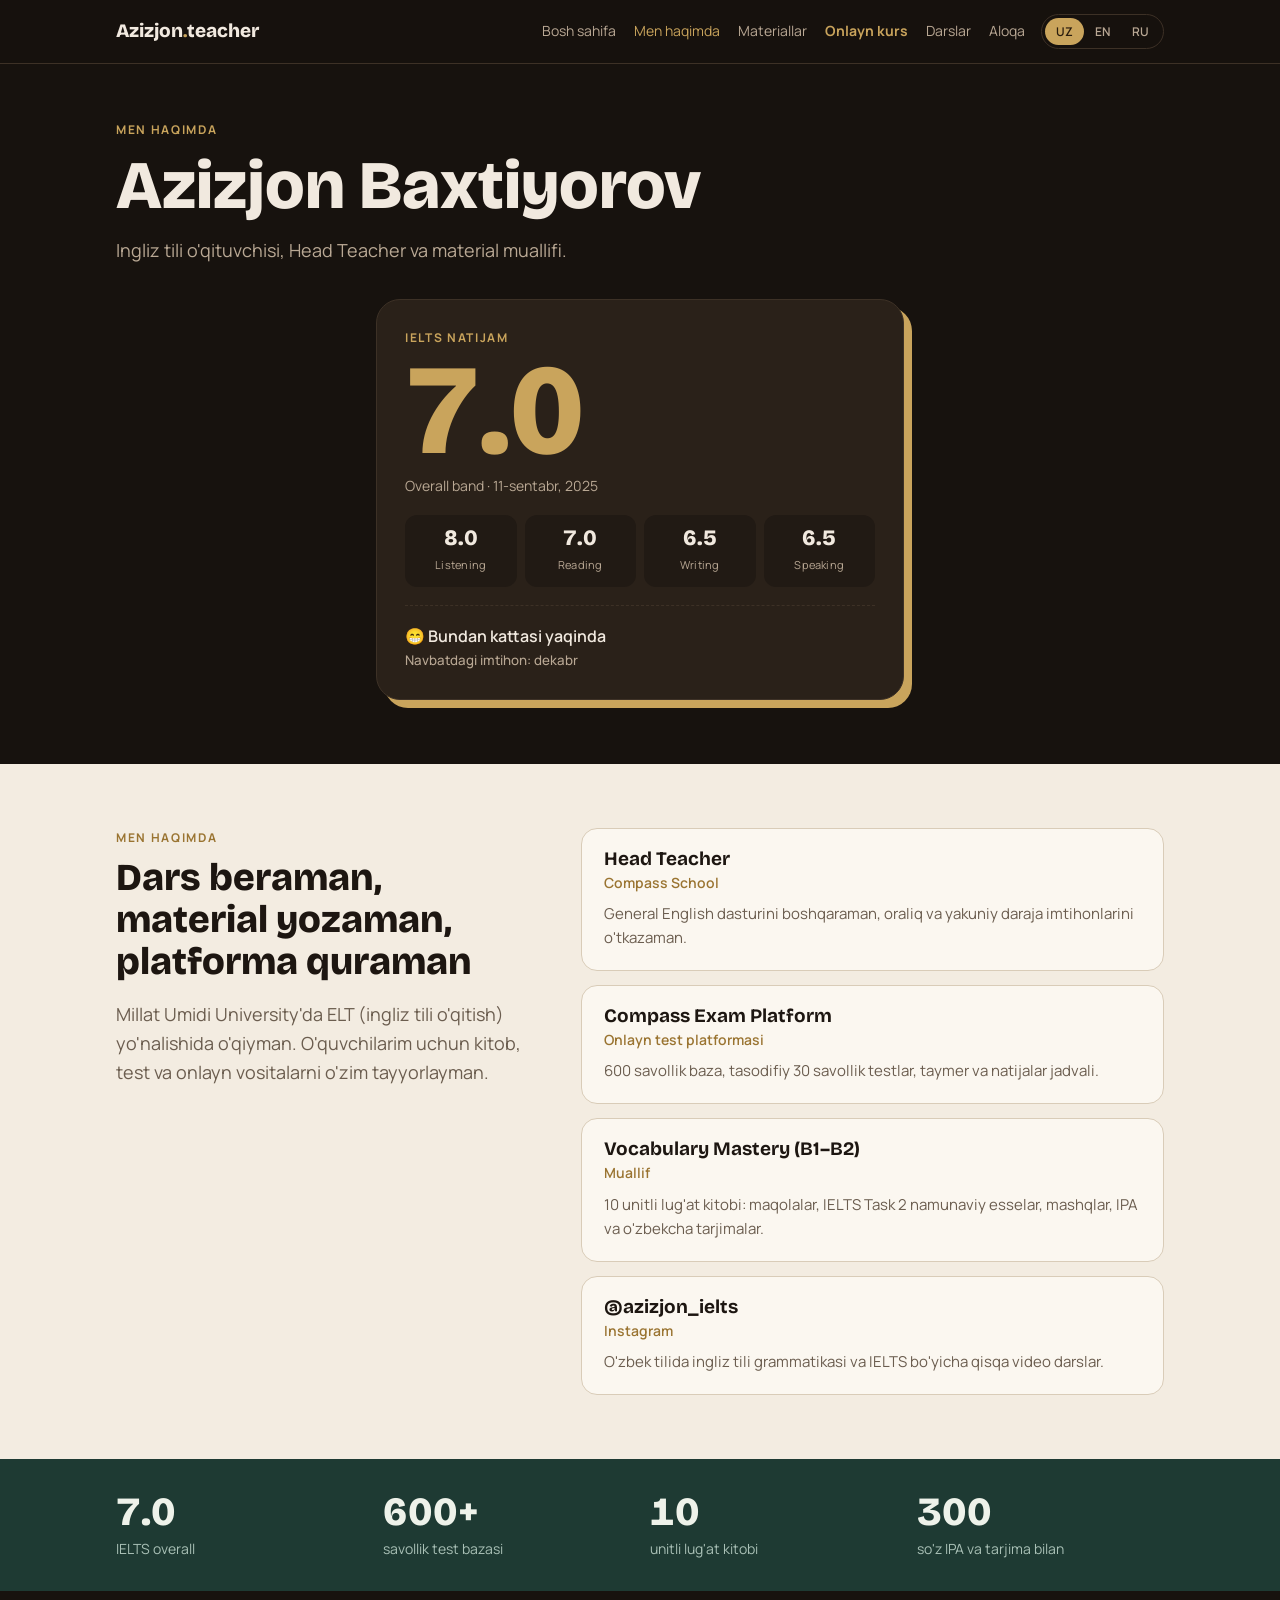
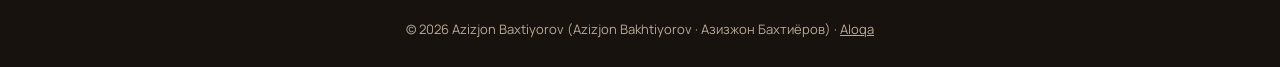
==== commit 37ec1b18: "Add Russian language Co-Authored-By: Claude Opus 5.5 <noreply@anthropic.com>" ====
--- a/about.html
+++ b/about.html
@@ -14,7 +14,7 @@
 <meta name="description" content="Azizjon Baxtiyorov: IELTS 7.0, Compass School Head Teacher, Millat Umidi University, Vocabulary Mastery kitobi muallifi.">
 <link rel="preconnect" href="https://fonts.googleapis.com">
 <link rel="stylesheet" href="https://fonts.googleapis.com/css2?family=Bricolage+Grotesque:opsz,wght@12..96,500;12..96,700;12..96,800&family=Manrope:wght@400;500;600;700&display=swap">
-<link rel="stylesheet" href="style.css?v=8">
+<link rel="stylesheet" href="style.css?v=9">
 
 </head>
 <body>
@@ -23,66 +23,67 @@
 <nav class="nav"><div class="wrap">
   <a class="logo" href="index.html">Azizjon<b>.</b>teacher</a>
   <div class="links">
-    <a href="index.html" data-uz="Bosh sahifa" data-en="Home">Bosh sahifa</a>
-    <a href="about.html" data-uz="Men haqimda" data-en="About" aria-current="page">Men haqimda</a>
-    <a href="materials.html" data-uz="Materiallar" data-en="Materials">Materiallar</a>
-    <a href="course.html" class="navcourse" data-uz="Onlayn kurs" data-en="Online course">Onlayn kurs</a>
-    <a href="lessons.html" data-uz="Darslar" data-en="Lessons">Darslar</a>
-    <a href="contact.html" data-uz="Aloqa" data-en="Contact">Aloqa</a>
+    <a href="index.html" data-uz="Bosh sahifa" data-en="Home" data-ru="Главная">Bosh sahifa</a>
+    <a href="about.html" data-uz="Men haqimda" data-en="About" data-ru="Обо мне" aria-current="page">Men haqimda</a>
+    <a href="materials.html" data-uz="Materiallar" data-en="Materials" data-ru="Материалы">Materiallar</a>
+    <a href="course.html" class="navcourse" data-uz="Onlayn kurs" data-en="Online course" data-ru="Онлайн-курс">Onlayn kurs</a>
+    <a href="lessons.html" data-uz="Darslar" data-en="Lessons" data-ru="Уроки">Darslar</a>
+    <a href="contact.html" data-uz="Aloqa" data-en="Contact" data-ru="Контакты">Aloqa</a>
   </div>
   <div class="lang" role="group" aria-label="Language">
     <button id="lang-uz" aria-pressed="true">UZ</button>
     <button id="lang-en" aria-pressed="false">EN</button>
+    <button id="lang-ru" aria-pressed="false">RU</button>
   </div>
 </div></nav>
 
 <header class="pagehead"><div class="wrap">
-  <div class="eyebrow" data-uz="Men haqimda" data-en="About me">Men haqimda</div>
-  <h1 data-uz="Azizjon Baxtiyorov" data-en="Azizjon Baxtiyorov">Azizjon Baxtiyorov</h1>
-  <p data-uz="Ingliz tili o'qituvchisi, Head Teacher va material muallifi." data-en="English teacher, Head Teacher and materials author.">Ingliz tili o'qituvchisi, Head Teacher va material muallifi.</p>
+  <div class="eyebrow" data-uz="Men haqimda" data-en="About me" data-ru="Обо мне">Men haqimda</div>
+  <h1 data-uz="Azizjon Baxtiyorov" data-en="Azizjon Baxtiyorov" data-ru="Азизжон Бахтиёров">Azizjon Baxtiyorov</h1>
+  <p data-uz="Ingliz tili o'qituvchisi, Head Teacher va material muallifi." data-en="English teacher, Head Teacher and materials author." data-ru="Преподаватель английского, Head Teacher и автор учебных материалов.">Ingliz tili o'qituvchisi, Head Teacher va material muallifi.</p>
 </div></header>
 <section style="padding-top:8px"><div class="wrap" style="max-width:560px">
   <aside class="score" aria-label="IELTS">
     
-    <div class="eyebrow" data-uz="IELTS natijam" data-en="My IELTS score">IELTS natijam</div>
+    <div class="eyebrow" data-uz="IELTS natijam" data-en="My IELTS score" data-ru="Мой балл IELTS">IELTS natijam</div>
     <div class="band">7.0</div>
-    <div class="label">Overall band · <span data-uz="11-sentabr, 2025" data-en="11 September 2025">11-sentabr, 2025</span></div>
+    <div class="label">Overall band · <span data-uz="11-sentabr, 2025" data-en="11 September 2025" data-ru="11 сентября 2025">11-sentabr, 2025</span></div>
     <div class="subs">
       <div><b>8.0</b><span>Listening</span></div>
       <div><b>7.0</b><span>Reading</span></div>
       <div><b>6.5</b><span>Writing</span></div>
       <div><b>6.5</b><span>Speaking</span></div>
     </div>
-    <div class="soon">😁 <span data-uz="Bundan kattasi yaqinda" data-en="A bigger score is coming soon">Bundan kattasi yaqinda</span>
-      <small data-uz="Navbatdagi imtihon: dekabr" data-en="Next test: December">Navbatdagi imtihon: dekabr</small></div>
+    <div class="soon">😁 <span data-uz="Bundan kattasi yaqinda" data-en="A bigger score is coming soon" data-ru="Скоро будет балл выше">Bundan kattasi yaqinda</span>
+      <small data-uz="Navbatdagi imtihon: dekabr" data-en="Next test: December" data-ru="Следующий экзамен: декабрь">Navbatdagi imtihon: dekabr</small></div>
   </aside>
 </div></section>
 <section id="about" class="t-ivory"><div class="wrap grid2">
   <div>
-    <div class="eyebrow" data-uz="Men haqimda" data-en="About me">Men haqimda</div>
-    <h2 style="margin-top:10px" data-uz="Dars beraman, material yozaman, platforma quraman" data-en="I teach, write materials and build tools">Dars beraman, material yozaman, platforma quraman</h2>
-    <p class="lead" data-uz="Millat Umidi University'da ELT (ingliz tili o'qitish) yo'nalishida o'qiyman. O'quvchilarim uchun kitob, test va onlayn vositalarni o'zim tayyorlayman." data-en="I study English Language Teaching (ELT) at Millat Umidi University and build my own books, tests and online tools for my students.">Millat Umidi University'da ELT (ingliz tili o'qitish) yo'nalishida o'qiyman. O'quvchilarim uchun kitob, test va onlayn vositalarni o'zim tayyorlayman.</p>
+    <div class="eyebrow" data-uz="Men haqimda" data-en="About me" data-ru="Обо мне">Men haqimda</div>
+    <h2 style="margin-top:10px" data-uz="Dars beraman, material yozaman, platforma quraman" data-en="I teach, write materials and build tools" data-ru="Преподаю, пишу материалы и создаю инструменты">Dars beraman, material yozaman, platforma quraman</h2>
+    <p class="lead" data-uz="Millat Umidi University'da ELT (ingliz tili o'qitish) yo'nalishida o'qiyman. O'quvchilarim uchun kitob, test va onlayn vositalarni o'zim tayyorlayman." data-en="I study English Language Teaching (ELT) at Millat Umidi University and build my own books, tests and online tools for my students." data-ru="Учусь по направлению ELT (преподавание английского) в Millat Umidi University и сам создаю книги, тесты и онлайн-инструменты для своих учеников.">Millat Umidi University'da ELT (ingliz tili o'qitish) yo'nalishida o'qiyman. O'quvchilarim uchun kitob, test va onlayn vositalarni o'zim tayyorlayman.</p>
   </div>
   <div class="tl">
     <div class="job reveal"><h3>Head Teacher</h3><div class="org">Compass School</div>
-      <p data-uz="General English dasturini boshqaraman, oraliq va yakuniy daraja imtihonlarini o'tkazaman." data-en="I lead the General English programme and run midterm and final level exams.">General English dasturini boshqaraman, oraliq va yakuniy daraja imtihonlarini o'tkazaman.</p></div>
-    <div class="job reveal"><h3>Compass Exam Platform</h3><div class="org" data-uz="Onlayn test platformasi" data-en="Online exam platform">Onlayn test platformasi</div>
-      <p data-uz="600 savollik baza, tasodifiy 30 savollik testlar, taymer va natijalar jadvali." data-en="600-question bank, random 30-question tests, a timer and exportable results.">600 savollik baza, tasodifiy 30 savollik testlar, taymer va natijalar jadvali.</p></div>
-    <div class="job reveal"><h3>Vocabulary Mastery (B1–B2)</h3><div class="org" data-uz="Muallif" data-en="Author">Muallif</div>
-      <p data-uz="10 unitli lug'at kitobi: maqolalar, IELTS Task 2 namunaviy esselar, mashqlar, IPA va o'zbekcha tarjimalar." data-en="10-unit vocabulary book with articles, IELTS Task 2 model essays, exercises, IPA and Uzbek translations.">10 unitli lug'at kitobi: maqolalar, IELTS Task 2 namunaviy esselar, mashqlar, IPA va o'zbekcha tarjimalar.</p></div>
+      <p data-uz="General English dasturini boshqaraman, oraliq va yakuniy daraja imtihonlarini o'tkazaman." data-en="I lead the General English programme and run midterm and final level exams." data-ru="Руковожу программой General English и провожу промежуточные и итоговые экзамены.">General English dasturini boshqaraman, oraliq va yakuniy daraja imtihonlarini o'tkazaman.</p></div>
+    <div class="job reveal"><h3>Compass Exam Platform</h3><div class="org" data-uz="Onlayn test platformasi" data-en="Online exam platform" data-ru="Онлайн-платформа для экзаменов">Onlayn test platformasi</div>
+      <p data-uz="600 savollik baza, tasodifiy 30 savollik testlar, taymer va natijalar jadvali." data-en="600-question bank, random 30-question tests, a timer and exportable results." data-ru="База из 600 вопросов, случайные тесты по 30 вопросов, таймер и выгрузка результатов.">600 savollik baza, tasodifiy 30 savollik testlar, taymer va natijalar jadvali.</p></div>
+    <div class="job reveal"><h3>Vocabulary Mastery (B1–B2)</h3><div class="org" data-uz="Muallif" data-en="Author" data-ru="Автор">Muallif</div>
+      <p data-uz="10 unitli lug'at kitobi: maqolalar, IELTS Task 2 namunaviy esselar, mashqlar, IPA va o'zbekcha tarjimalar." data-en="10-unit vocabulary book with articles, IELTS Task 2 model essays, exercises, IPA and Uzbek translations." data-ru="Книга по лексике из 10 юнитов: статьи, образцы эссе IELTS Task 2, упражнения, IPA и перевод на узбекский.">10 unitli lug'at kitobi: maqolalar, IELTS Task 2 namunaviy esselar, mashqlar, IPA va o'zbekcha tarjimalar.</p></div>
     <div class="job reveal"><h3>@azizjon_ielts</h3><div class="org">Instagram</div>
-      <p data-uz="O'zbek tilida ingliz tili grammatikasi va IELTS bo'yicha qisqa video darslar." data-en="Short Uzbek-language videos on English grammar and IELTS.">O'zbek tilida ingliz tili grammatikasi va IELTS bo'yicha qisqa video darslar.</p></div>
+      <p data-uz="O'zbek tilida ingliz tili grammatikasi va IELTS bo'yicha qisqa video darslar." data-en="Short Uzbek-language videos on English grammar and IELTS." data-ru="Короткие видео на узбекском по грамматике английского и IELTS.">O'zbek tilida ingliz tili grammatikasi va IELTS bo'yicha qisqa video darslar.</p></div>
   </div>
 </div></section>
 
 <div class="stats t-forest"><div class="wrap">
-  <div class="stat"><b>7.0</b><span data-uz="IELTS overall" data-en="IELTS overall">IELTS overall</span></div>
-  <div class="stat"><b>600+</b><span data-uz="savollik test bazasi" data-en="question exam bank">savollik test bazasi</span></div>
-  <div class="stat"><b>10</b><span data-uz="unitli lug'at kitobi" data-en="unit vocabulary book">unitli lug'at kitobi</span></div>
-  <div class="stat"><b>300</b><span data-uz="so'z IPA va tarjima bilan" data-en="words with IPA and translation">so'z IPA va tarjima bilan</span></div>
+  <div class="stat"><b>7.0</b><span data-uz="IELTS overall" data-en="IELTS overall" data-ru="IELTS overall">IELTS overall</span></div>
+  <div class="stat"><b>600+</b><span data-uz="savollik test bazasi" data-en="question exam bank" data-ru="вопросов в базе тестов">savollik test bazasi</span></div>
+  <div class="stat"><b>10</b><span data-uz="unitli lug'at kitobi" data-en="unit vocabulary book" data-ru="юнитов в книге по лексике">unitli lug'at kitobi</span></div>
+  <div class="stat"><b>300</b><span data-uz="so'z IPA va tarjima bilan" data-en="words with IPA and translation" data-ru="слов с IPA и переводом">so'z IPA va tarjima bilan</span></div>
 </div></div>
 
 <footer>© 2026 Azizjon Baxtiyorov (Azizjon Bakhtiyorov · Азизжон Бахтиёров) · <a href="contact.html">Aloqa</a></footer>
-<script src="site.js?v=7"></script>
+<script src="site.js?v=9"></script>
 </body>
 </html>
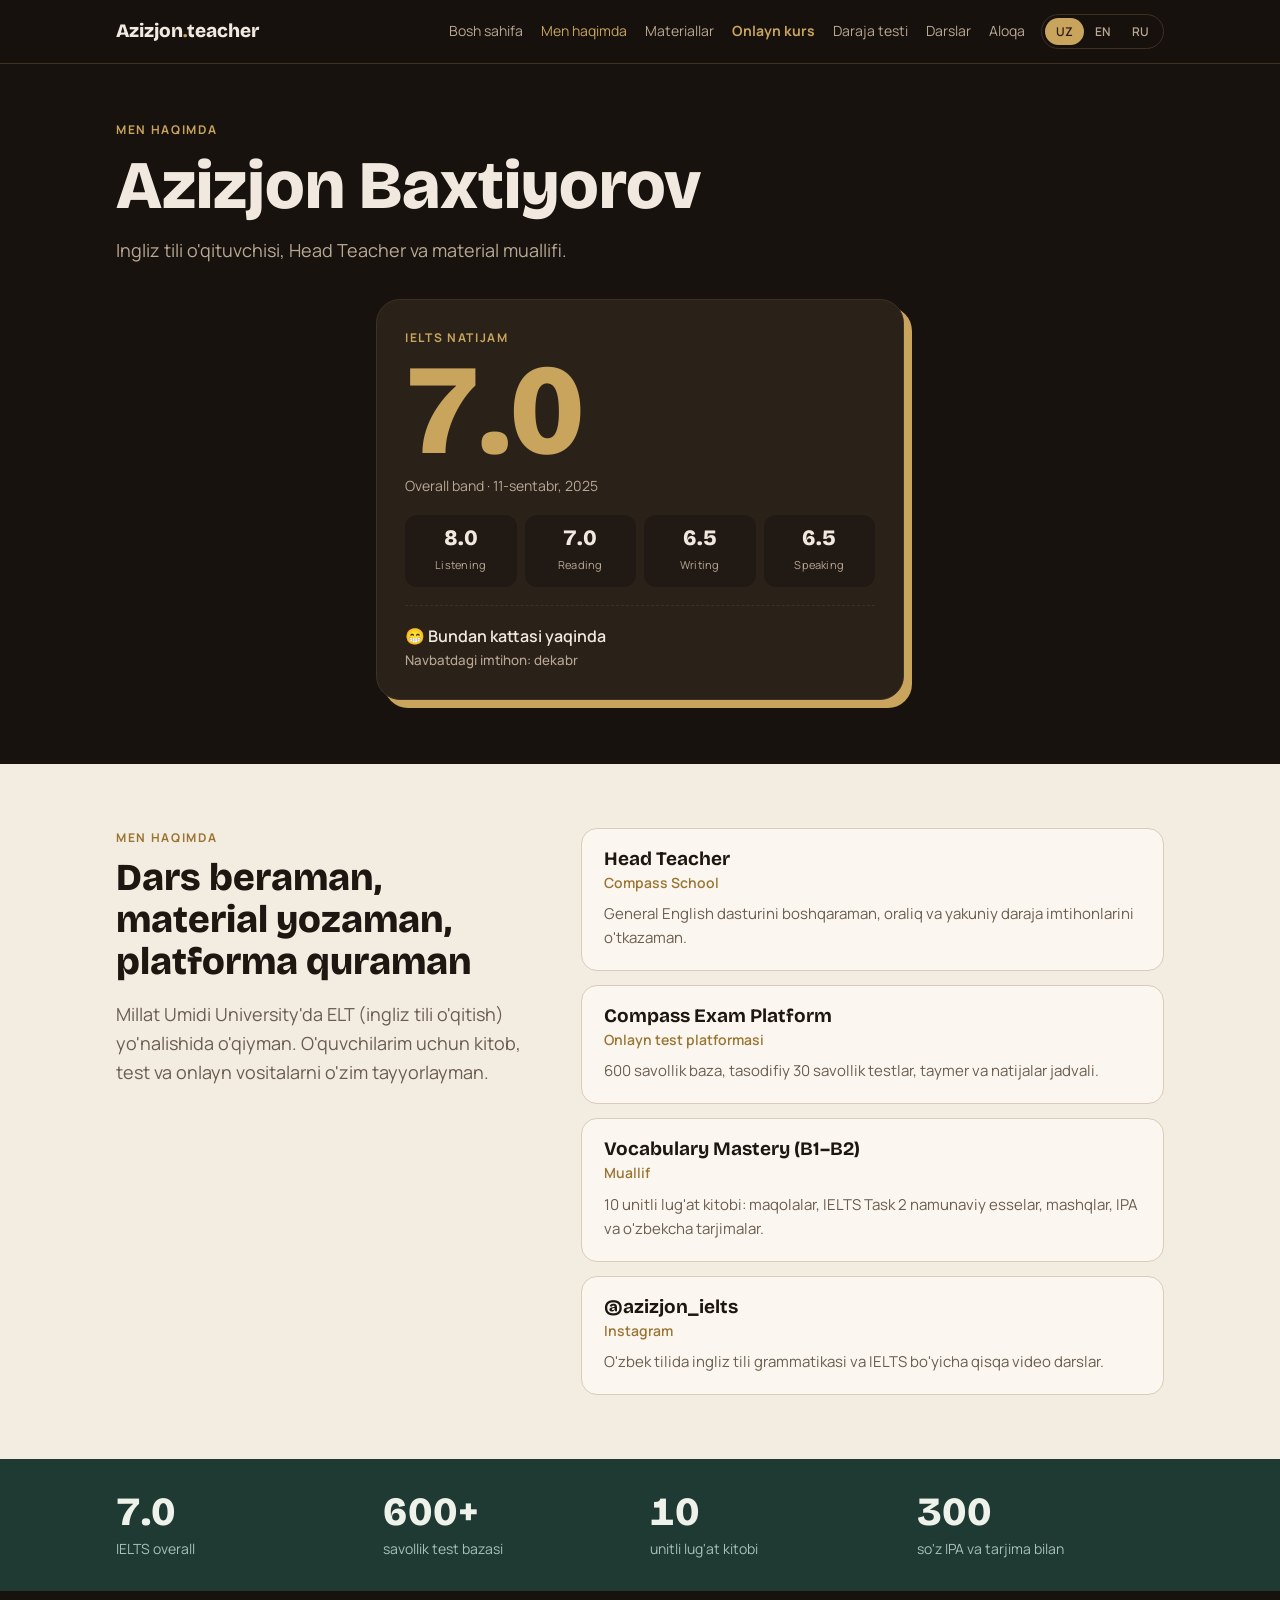
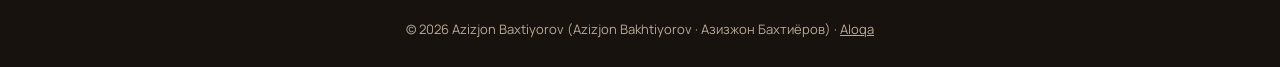
==== commit 5798012c: "Add free 20-question level test Co-Authored-By: Claude Opus 5.5 <noreply@anthropic.com>" ====
--- a/about.html
+++ b/about.html
@@ -14,7 +14,7 @@
 <meta name="description" content="Azizjon Baxtiyorov: IELTS 7.0, Compass School Head Teacher, Millat Umidi University, Vocabulary Mastery kitobi muallifi.">
 <link rel="preconnect" href="https://fonts.googleapis.com">
 <link rel="stylesheet" href="https://fonts.googleapis.com/css2?family=Bricolage+Grotesque:opsz,wght@12..96,500;12..96,700;12..96,800&family=Manrope:wght@400;500;600;700&display=swap">
-<link rel="stylesheet" href="style.css?v=9">
+<link rel="stylesheet" href="style.css?v=10">
 
 </head>
 <body>
@@ -27,6 +27,7 @@
     <a href="about.html" data-uz="Men haqimda" data-en="About" data-ru="Обо мне" aria-current="page">Men haqimda</a>
     <a href="materials.html" data-uz="Materiallar" data-en="Materials" data-ru="Материалы">Materiallar</a>
     <a href="course.html" class="navcourse" data-uz="Onlayn kurs" data-en="Online course" data-ru="Онлайн-курс">Onlayn kurs</a>
+    <a href="level-test.html" data-uz="Daraja testi" data-en="Level test" data-ru="Тест уровня">Daraja testi</a>
     <a href="lessons.html" data-uz="Darslar" data-en="Lessons" data-ru="Уроки">Darslar</a>
     <a href="contact.html" data-uz="Aloqa" data-en="Contact" data-ru="Контакты">Aloqa</a>
   </div>
--- a/style.css
+++ b/style.css
@@ -274,3 +274,21 @@
 .res h3{font-size:18px;padding-right:24px}
 .res p{color:var(--muted);font-size:14px;margin:6px 0 0}
 .res .go{position:absolute;top:16px;right:16px;color:var(--gold);font-weight:800}
+
+/* level test */
+.lt-progress{display:flex;align-items:center;gap:14px;margin-bottom:18px}
+.lt-progress .bar{flex:1;height:10px;border-radius:999px;background:var(--bg-2);border:1.5px solid var(--line);overflow:hidden}
+.lt-progress i{display:block;height:100%;width:0;background:var(--gold);transition:width .4s}
+.lt-progress span{font:700 14px var(--body);color:var(--muted);font-variant-numeric:tabular-nums}
+.lt-card,.lt-result{background:var(--card);border:2px solid var(--line);border-radius:22px;padding:26px;box-shadow:8px 8px 0 var(--gold)}
+.lt-q{font:700 clamp(20px,3vw,26px) var(--display);margin:0 0 18px}
+.lt-opts{display:grid;grid-template-columns:1fr 1fr;gap:10px}
+@media (max-width:520px){.lt-opts{grid-template-columns:1fr}}
+.lt-opt{font:600 17px var(--body);text-align:left;color:var(--fg);background:var(--bg);border:2px solid var(--line);border-radius:14px;padding:14px 16px;cursor:pointer;transition:border-color .15s,transform .15s}
+.lt-opt:hover{border-color:var(--gold);transform:translateY(-1px)}
+.lt-skip{margin-top:16px;background:none;border:0;color:var(--muted);font:600 14px var(--body);cursor:pointer;padding:6px 0}
+.lt-skip:hover{color:var(--fg)}
+.lt-level{display:flex;align-items:baseline;gap:14px;margin-top:8px;flex-wrap:wrap}
+.lt-level b{font:800 clamp(56px,10vw,84px)/1 var(--display);color:var(--gold)}
+.lt-level span{font:800 clamp(22px,3.5vw,30px) var(--display)}
+.lt-score{font-weight:700;margin:10px 0 0}
